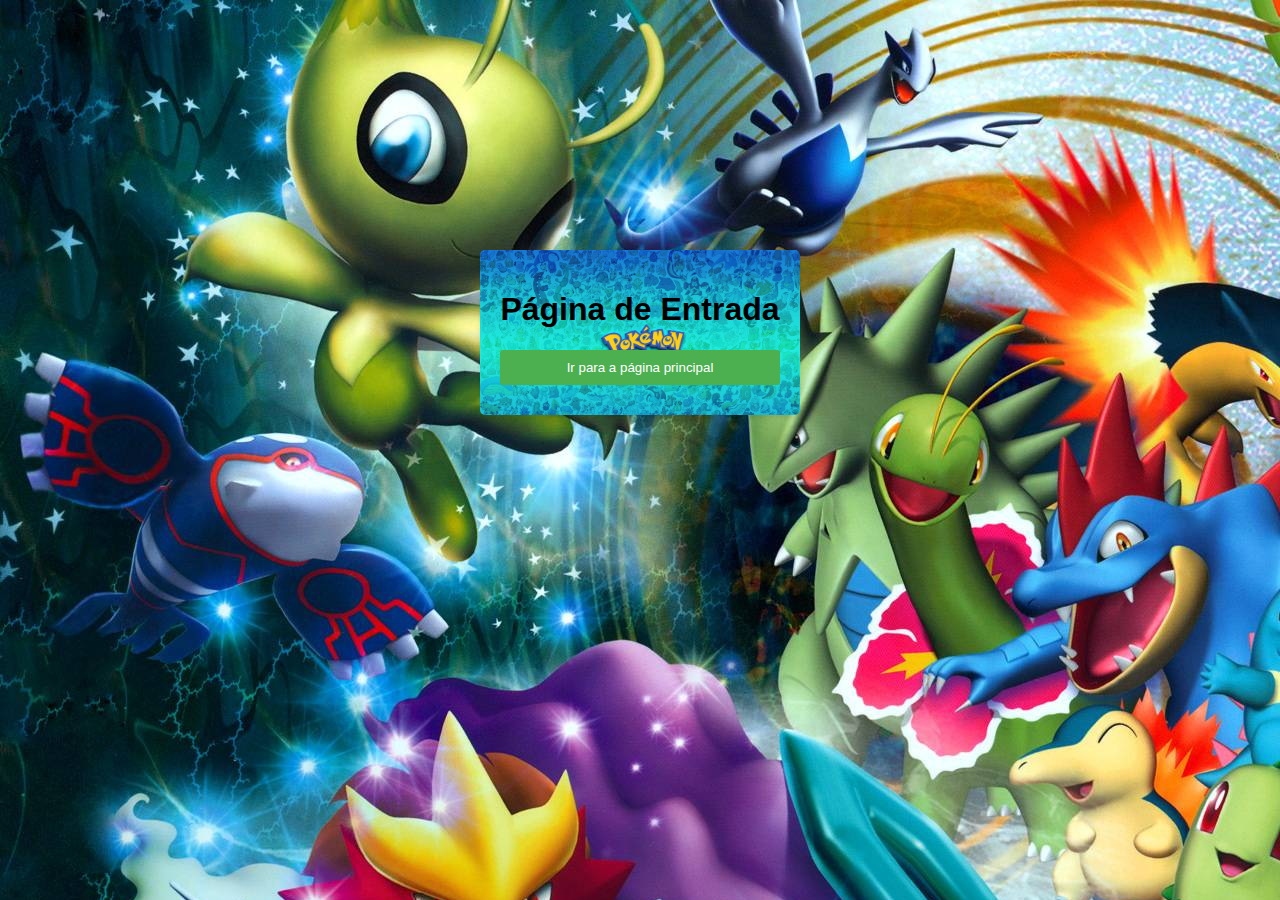
==== index.html @ 213dcd0b "atualização index principal" ====
<!doctype html>
<html lang="pt">

<head>
  <meta charset="utf-8">
  <meta name="viewport" content="width=device-width, initial-scale=1">
  <title>Meu site</title>
  <style>
    body {
      font-family: Arial, sans-serif;
      background-color: #f4f4f4;
      height: 100%;
      margin: 0;
      display: flex;
      align-items: center;
      justify-content: center;
      background-image: url("mywebsite/Imagens/poke1.jpg");

    }

    .container {
      text-align: center;
  max-width: 400px;
  margin-top: 250px;
  padding: 20px;
  background-image: url("mywebsite/Imagens/pokefundo.jpg");
  background-size: cover; /* Ajusta o tamanho da imagem para cobrir todo o contêiner */
  background-repeat: no-repeat; /* Evita a repetição da imagem */
  border-radius: 5px;
  box-shadow: 0 2px 5px rgba(0, 0, 0, 0.1);
    }

    .container h1 {
      text-align: center;
    }

    .container button {
      display: block;
      width: 100%;
      padding: 10px;
      margin-bottom: 10px;
      background-color: #4caf50;
      color: #fff;
      border: none;
      border-radius: 3px;
      cursor: pointer;
    }

    .container button:hover {
      background-color: #45a049;
    }
  </style>
</head>

<body>

  <div class="container">
    <h1>Página de Entrada</h1>
    <button onclick="redirectToPage2()">Ir para a página principal</button>
  </div>

  <script>
    function redirectToPage2() {
      // Redirecione para a próxima página quando o botão for clicado
      window.location.href = "mywebsite/index.html";
    }
  </script>
</body>

</html>
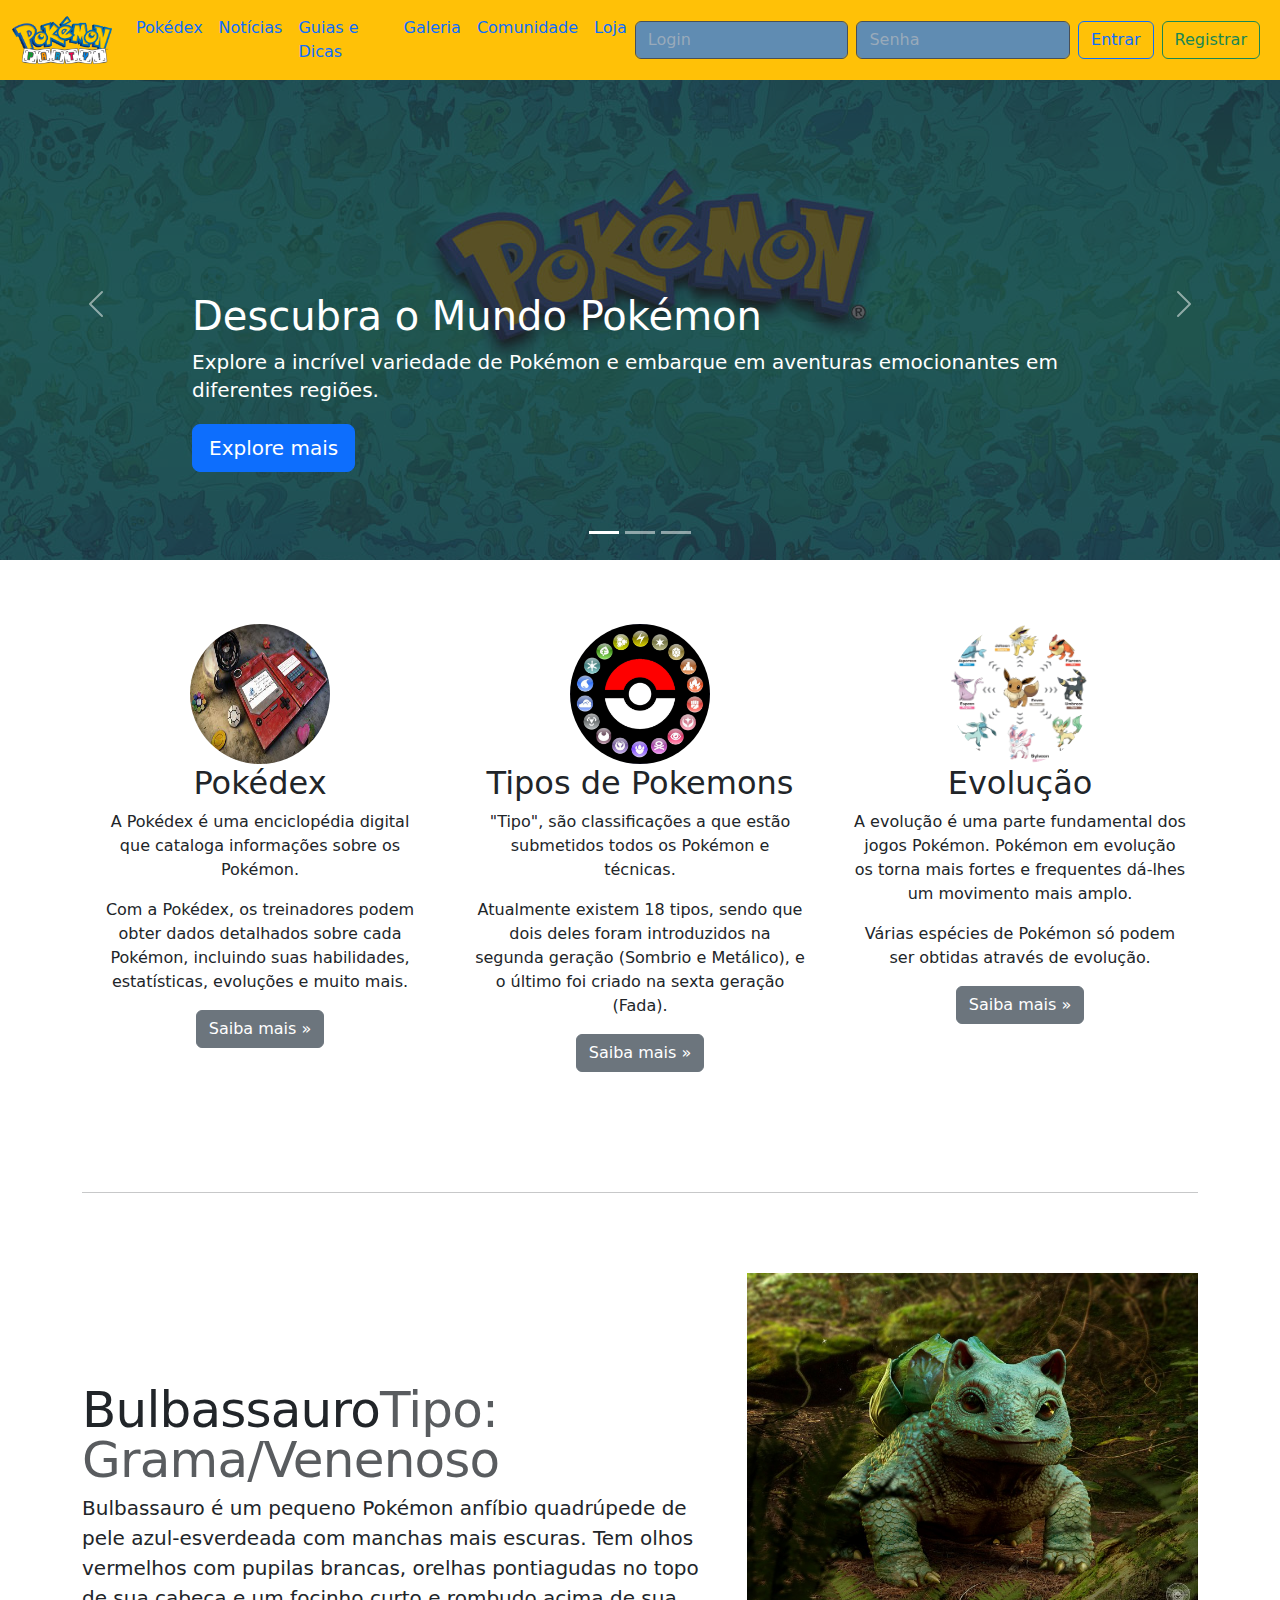
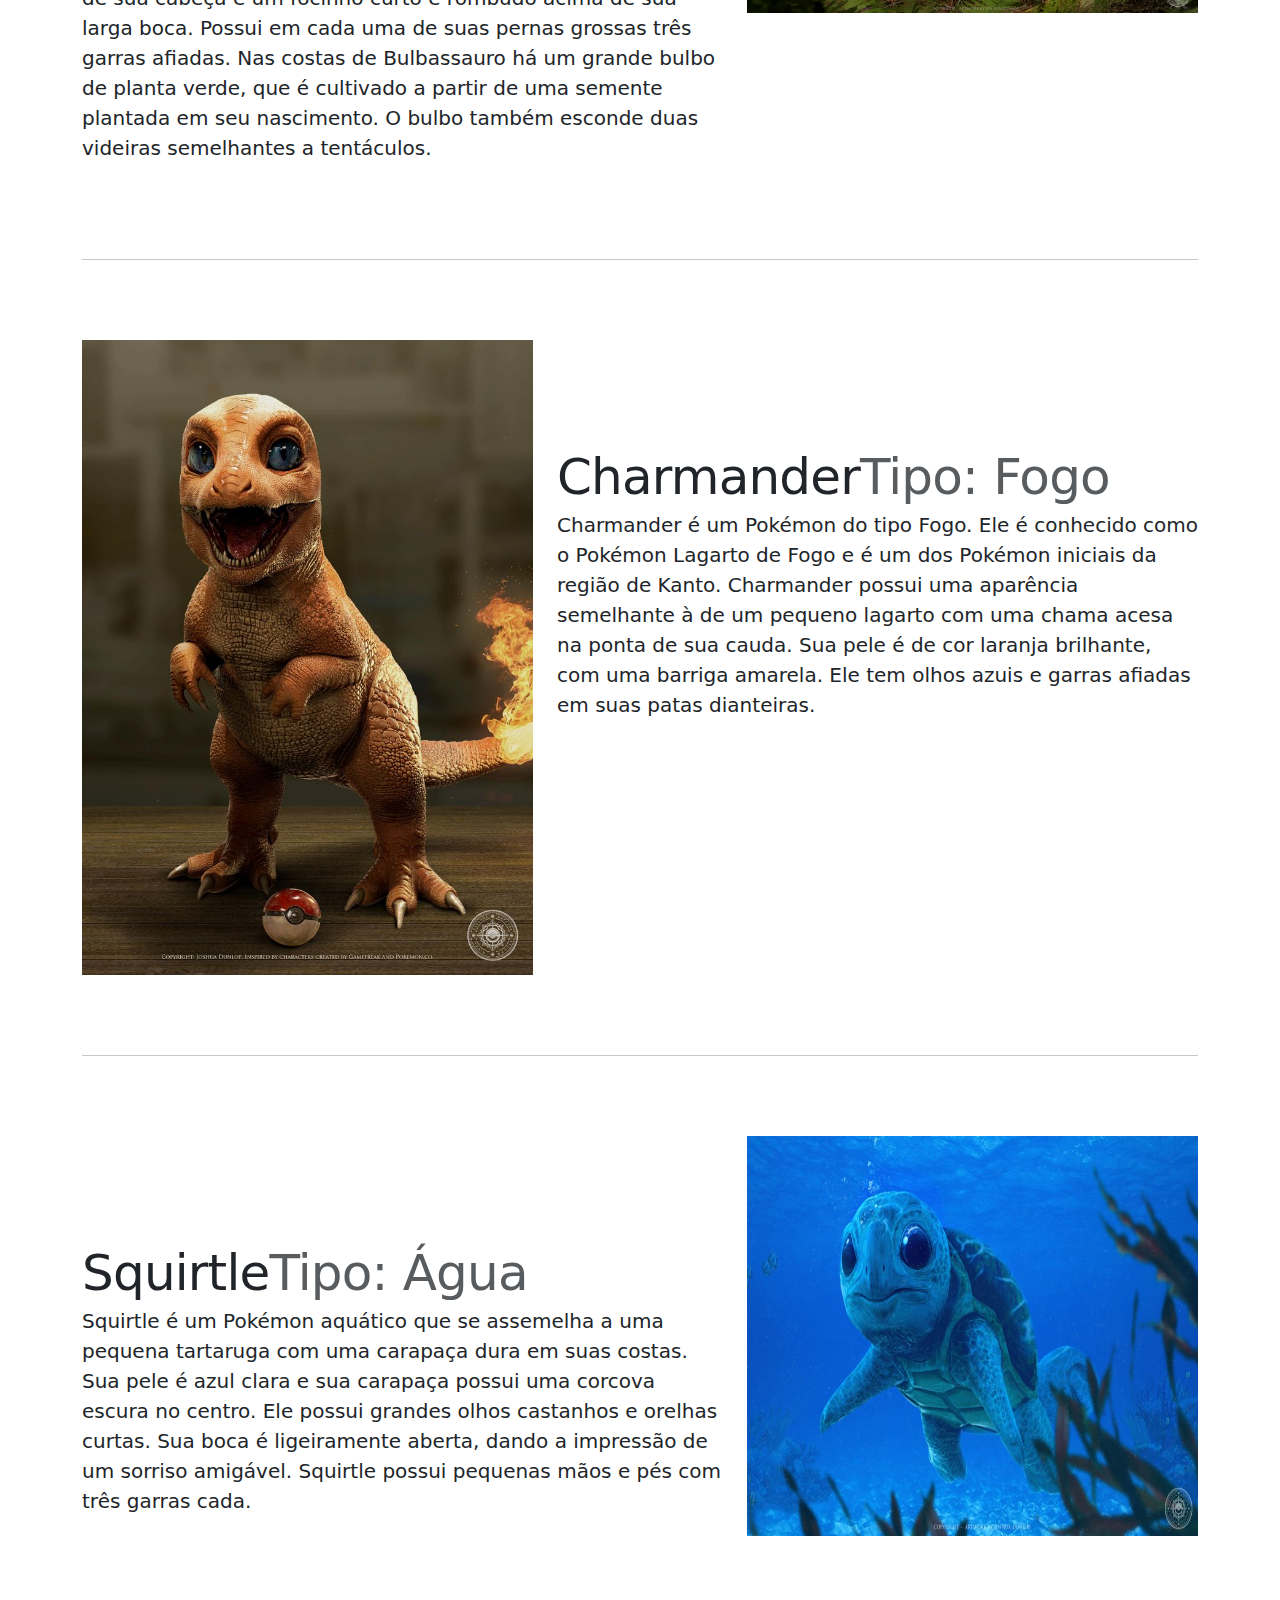
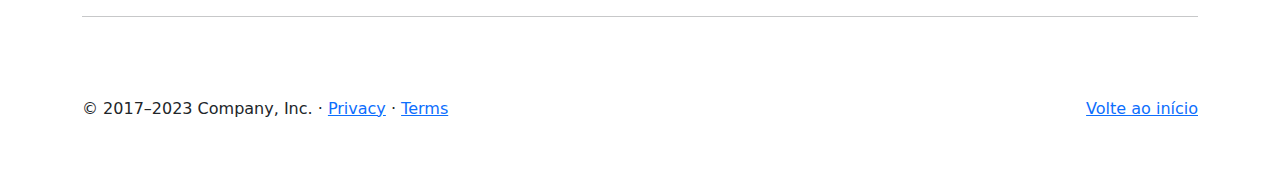
==== commit 592809e2: "pasta movida" ====
--- a/index.html
+++ b/index.html
@@ -1,70 +1,401 @@
 <!doctype html>
-<html lang="pt">
+<html lang="en" data-bs-theme="auto">
 
 <head>
+  <script src="assets/js/color-modes.js"></script>
+
   <meta charset="utf-8">
   <meta name="viewport" content="width=device-width, initial-scale=1">
-  <title>Meu site</title>
+  <meta name="description" content="">
+  <meta name="author" content="Mark Otto, Jacob Thornton, and Bootstrap contributors">
+  <meta name="generator" content="Hugo 0.111.3">
+  <title>PokeWiki</title>
+
+  <link rel="canonical" href="https://getbootstrap.com/docs/5.3/examples/carousel/">
+
+
+
+
+  <link rel="icon" href="Imagens/pokelogo.png" type="image/x-icon">
+
+  <link href="assets/dist/css/bootstrap.min.css" rel="stylesheet">
+
   <style>
-    body {
-      font-family: Arial, sans-serif;
-      background-color: #f4f4f4;
-      height: 100%;
-      margin: 0;
+    .bd-placeholder-img {
+      font-size: 1.125rem;
+      text-anchor: middle;
+      -webkit-user-select: none;
+      -moz-user-select: none;
+      user-select: none;
+    }
+
+    @media (min-width: 768px) {
+      .bd-placeholder-img-lg {
+        font-size: 3.5rem;
+      }
+    }
+
+    .b-example-divider {
+      width: 100%;
+      height: 3rem;
+      background-color: rgba(0, 0, 0, .1);
+      border: solid rgba(0, 0, 0, .15);
+      border-width: 1px 0;
+      box-shadow: inset 0 .5em 1.5em rgba(0, 0, 0, .1), inset 0 .125em .5em rgba(0, 0, 0, .15);
+    }
+
+    .b-example-vr {
+      flex-shrink: 0;
+      width: 1.5rem;
+      height: 100vh;
+    }
+
+    .bi {
+      vertical-align: -.125em;
+      fill: currentColor;
+    }
+
+    .nav-scroller {
+      position: relative;
+      z-index: 2;
+      height: 2.75rem;
+      overflow-y: hidden;
+    }
+
+    .nav-scroller .nav {
       display: flex;
-      align-items: center;
-      justify-content: center;
-      background-image: url("mywebsite/Imagens/poke1.jpg");
-
-    }
-
-    .container {
+      flex-wrap: nowrap;
+      padding-bottom: 1rem;
+      margin-top: -1px;
+      overflow-x: auto;
       text-align: center;
-  max-width: 400px;
-  margin-top: 250px;
-  padding: 20px;
-  background-image: url("mywebsite/Imagens/pokefundo.jpg");
-  background-size: cover; /* Ajusta o tamanho da imagem para cobrir todo o contêiner */
-  background-repeat: no-repeat; /* Evita a repetição da imagem */
-  border-radius: 5px;
-  box-shadow: 0 2px 5px rgba(0, 0, 0, 0.1);
-    }
-
-    .container h1 {
-      text-align: center;
-    }
-
-    .container button {
-      display: block;
-      width: 100%;
-      padding: 10px;
-      margin-bottom: 10px;
-      background-color: #4caf50;
-      color: #fff;
-      border: none;
-      border-radius: 3px;
-      cursor: pointer;
-    }
-
-    .container button:hover {
-      background-color: #45a049;
+      white-space: nowrap;
+      -webkit-overflow-scrolling: touch;
+    }
+
+    .btn-bd-primary {
+      --bd-violet-bg: #712cf9;
+      --bd-violet-rgb: 112.520718, 44.062154, 249.437846;
+
+      --bs-btn-font-weight: 600;
+      --bs-btn-color: var(--bs-white);
+      --bs-btn-bg: var(--bd-violet-bg);
+      --bs-btn-border-color: var(--bd-violet-bg);
+      --bs-btn-hover-color: var(--bs-white);
+      --bs-btn-hover-bg: #6528e0;
+      --bs-btn-hover-border-color: #6528e0;
+      --bs-btn-focus-shadow-rgb: var(--bd-violet-rgb);
+      --bs-btn-active-color: var(--bs-btn-hover-color);
+      --bs-btn-active-bg: #5a23c8;
+      --bs-btn-active-border-color: #5a23c8;
+    }
+
+    .bd-mode-toggle {
+      z-index: 1500;
     }
   </style>
+
+
+  <!-- Custom styles for this template -->
+  <link href="carousel.css" rel="stylesheet">
 </head>
 
 <body>
-
-  <div class="container">
-    <h1>Página de Entrada</h1>
-    <button onclick="redirectToPage2()">Ir para a página principal</button>
-  </div>
-
-  <script>
-    function redirectToPage2() {
-      // Redirecione para a próxima página quando o botão for clicado
-      window.location.href = "mywebsite/index.html";
-    }
-  </script>
+  <header data-bs-theme="dark">
+    <nav class="navbar navbar-expand-md navbar-dark fixed-top bg-warning">
+      <div class="container-fluid">
+        <a class="navbar-brand text-primary" href="index.html"><img src="Imagens/pokeparty.png"
+            style="width: 100px; height: auto;"></a>
+        <button class="navbar-toggler" type="button" data-bs-toggle="collapse" data-bs-target="#navbarCollapse"
+          aria-controls="navbarCollapse" aria-expanded="false" aria-label="Toggle navigation">
+          <span class="navbar-toggler-icon"></span>
+        </button>
+        <div class="collapse navbar-collapse" id="navbarCollapse">
+          <ul class="navbar-nav me-auto mb-2 mb-md-0">
+            <li class="nav-item">
+              <a class="nav-link text-primary" href="#">Pokédex</a>
+            </li>
+            <li class="nav-item">
+              <a class="nav-link text-primary" href="#">Notícias</a>
+            </li>
+            <li class="nav-item">
+              <a class="nav-link text-primary" href="#">Guias e Dicas</a>
+            </li>
+            <li class="nav-item">
+              <a class="nav-link text-primary" href="#">Galeria</a>
+            </li>
+            <li class="nav-item">
+              <a class="nav-link text-primary" href="#">Comunidade</a>
+            </li>
+            <li class="nav-item">
+              <a class="nav-link text-primary" href="#">Loja</a>
+            </li>
+          </ul>
+          <form class="d-flex" role="text">
+            <input class="form-control me-2" type="text" placeholder="Login" aria-label="Login"
+              style="background-color: rgba(30, 118, 250, 0.705);">
+            <input class="form-control me-2" type="password" placeholder="Senha" aria-label="Senha"
+              style="background-color: rgba(30, 118, 250, 0.705);">
+            <a class="btn btn-outline-primary me-2" href="PokeParty.html">Entrar</a>
+            <a class="btn btn-outline-success me-2" href="PokeParty.html">Registrar</a>
+          </form>
+        </div>
+      </div>
+    </nav>
+  </header>
+
+  <main>
+
+    <div id="myCarousel" class="carousel slide" data-bs-ride="carousel">
+      <div class="carousel-indicators">
+        <button type="button" data-bs-target="#myCarousel" data-bs-slide-to="0" class="active" aria-current="true"
+          aria-label="Slide 1"></button>
+        <button type="button" data-bs-target="#myCarousel" data-bs-slide-to="1" aria-label="Slide 2"></button>
+        <button type="button" data-bs-target="#myCarousel" data-bs-slide-to="2" aria-label="Slide 3"></button>
+      </div>
+      <div class="carousel-inner">
+        <div class="carousel-item active"
+          style="background-image: url('Imagens/pokefundo.jpg'); background-position: center">
+          <svg class="bd-placeholder-img" width="100%" height="100%" xmlns="http://www.w3.org/2000/svg"
+            aria-hidden="true" preserveAspectRatio="xMidYMid slice" focusable="false">
+            <rect width="100%" height="100%" fill="var(--bs-secondary-color)" />
+          </svg>
+          <div class="container">
+            <div class="carousel-caption text-start">
+              <h1>Descubra o Mundo Pokémon</h1>
+              <p>Explore a incrível variedade de Pokémon e embarque em aventuras emocionantes em diferentes regiões.</p>
+              <p><a class="btn btn-lg btn-primary" href="#">Explore mais</a></p>
+            </div>
+          </div>
+        </div>
+        <div class="carousel-item"
+          style="background-image: url('Imagens/logapoke.jpg'); background-position: center; background-size: 100% 100%;">
+          <svg class="bd-placeholder-img" width="100%" height="100%" xmlns="http://www.w3.org/2000/svg"
+            aria-hidden="true" preserveAspectRatio="xMidYMid slice" focusable="false">
+            <rect width="100%" height="100%" fill="var(--bs-secondary-color)" />
+          </svg>
+          <div class="container">
+            <div class="carousel-caption text-start">
+              <h1>Capture os melhores Pokémons</h1>
+              <p>Adquira Pokémons raros e lendários para fortalecer sua equipe e se tornar um mestre Pokémon.</p>
+              <p><a class="btn btn-lg btn-primary" href="#">Compre agora</a></p>
+            </div>
+          </div>
+        </div>
+        <div class="carousel-item"
+          style="background-image: url('Imagens/poke1.jpg'); background-position: center; background-size: 100% 100%;">
+          <svg class="bd-placeholder-img" width="100%" height="100%" xmlns="http://www.w3.org/2000/svg"
+            aria-hidden="true" preserveAspectRatio="xMidYMid slice" focusable="false">
+            <rect width="100%" height="100%" fill="var(--bs-secondary-color)" />
+          </svg>
+          <div class="container">
+            <div class="carousel-caption text-start">
+              <h1>Faça parte da nossa comunidade</h1>
+              <p>Junte-se a uma comunidade ativa de usuários e compartilhe suas experiências conosco.</p>
+              <p><a class="btn btn-lg btn-primary" href="#">Registre-se</a></p>
+            </div>
+          </div>
+        </div>
+      </div>
+      <button class="carousel-control-prev" type="button" data-bs-target="#myCarousel" data-bs-slide="prev">
+        <span class="carousel-control-prev-icon" aria-hidden="true"></span>
+        <span class="visually-hidden">Previous</span>
+      </button>
+      <button class="carousel-control-next" type="button" data-bs-target="#myCarousel" data-bs-slide="next">
+        <span class="carousel-control-next-icon" aria-hidden="true"></span>
+        <span class="visually-hidden">Next</span>
+      </button>
+    </div>
+
+
+    <!-- Marketing messaging and featurettes
+  ================================================== -->
+    <!-- Wrap the rest of the page in another container to center all the content. -->
+
+    <div class="container marketing">
+
+      <!-- Three columns of text below the carousel -->
+      <div class="row">
+        <div class="col-lg-4">
+          <img class="bd-placeholder-img rounded-circle" width="140" height="140" src="Imagens/pokedex.jfif"
+            xmlns="http://www.w3.org/2000/svg" role="img" aria-label="Placeholder" preserveAspectRatio="xMidYMid slice"
+            focusable="false">
+          <title>Placeholder</title>
+          <rect width="100%" height="100%" fill="var(--bs-secondary-color)" />
+          </svg>
+          <h2 class="fw-normal">Pokédex</h2>
+          <p>A Pokédex é uma enciclopédia digital que cataloga informações sobre os Pokémon.</p>
+          <p>Com a Pokédex, os treinadores podem obter dados detalhados sobre cada Pokémon, incluindo suas habilidades,
+            estatísticas, evoluções e muito mais.</p>
+          <p><a class="btn btn-secondary" onclick="mostrarMais()">Saiba mais &raquo;</a></p>
+          <div id="detalhesPokedex" style="display: none;">
+            <p>A Pokédex é uma ferramenta essencial para os treinadores Pokémon, fornecendo informações abrangentes
+              sobre todas as espécies de Pokémon existentes.</p>
+            <p>Ela também registra os encontros do treinador com os Pokémon ao longo de sua jornada, mantendo um
+              registro completo de todas as capturas e observações.</p>
+            <p>Através da Pokédex, os treinadores podem planejar estratégias de batalha, identificar fraquezas e pontos
+              fortes dos Pokémon e expandir seus conhecimentos sobre o mundo Pokémon.</p>
+          </div>
+        </div>
+
+        <script>
+          function mostrarMais() {
+            var detalhesPokedex = document.getElementById("detalhesPokedex");
+            if (detalhesPokedex.style.display === "none") {
+              detalhesPokedex.style.display = "block";
+            } else {
+              detalhesPokedex.style.display = "none";
+            }
+          }
+        </script>
+
+        <!-- /.col-lg-4 -->
+        <div class="col-lg-4">
+          <img class="bd-placeholder-img rounded-circle" width="140" height="140" src="Imagens/poketip.jpg"
+            xmlns="http://www.w3.org/2000/svg" role="img" aria-label="Placeholder" preserveAspectRatio="xMidYMid slice"
+            focusable="false">
+          <title>Placeholder</title>
+          <rect width="100%" height="100%" fill="var(--bs-secondary-color)" />
+          </svg>
+          <h2 class="fw-normal">Tipos de Pokemons</h2>
+          <p>"Tipo", são classificações a que estão submetidos todos os Pokémon e técnicas.</p>
+          <p>Atualmente existem 18 tipos, sendo que dois deles foram introduzidos na segunda geração (Sombrio e
+            Metálico), e o último foi criado na sexta geração (Fada).</p>
+          <p><a class="btn btn-secondary" onclick="mostrarMais2()">Saiba mais &raquo;</a></p>
+          <div id="detalhesPokedex2" style="display: none;">
+            <p>A partir dos tipos, além de ser possível conhecer um pouco mais a natureza de cada Pokémon, dá também
+              para elaborar estratégias de batalha.</p>
+            <p>Isso porque cada tipo tem vantagens e desvantagens sobre outros tipos. O Tipo Fantasma, por exemplo, é
+              super efetivo contra Psíquico e Fantasma, é pouco efetivo contra Sombrio e Metálico, e não tem efeito
+              sobre o tipo Normal.</p>
+            <p>Cada Pokémon pode pertencer a até dois tipos, sendo o primeiro deles o primário e o outro, o secundário.
+              Charizard, por exemplo, é Fogo/Voador, enquanto que Pikachu é apenas Elétrico (é um Pokémon Elétrico
+              puro). </p>
+          </div>
+        </div>
+
+        <script>
+          function mostrarMais2() {
+            var detalhesPokedex2 = document.getElementById("detalhesPokedex2");
+            if (detalhesPokedex2.style.display === "none") {
+              detalhesPokedex2.style.display = "block";
+            } else {
+              detalhesPokedex2.style.display = "none";
+            }
+          }
+        </script>
+
+        <!-- /.col-lg-4 -->
+        <div class="col-lg-4">
+          <img class="bd-placeholder-img rounded-circle" width="140" height="140" src="Imagens/pokevolution.webp"
+            xmlns="http://www.w3.org/2000/svg" role="img" aria-label="Placeholder" preserveAspectRatio="xMidYMid slice"
+            focusable="false">
+          <title>Placeholder</title>
+          <rect width="100%" height="100%" fill="var(--bs-secondary-color)" />
+          <h2 class="fw-normal">Evolução</h2>
+          <p>A evolução é uma parte fundamental dos jogos Pokémon. Pokémon em evolução os torna mais fortes e frequentes
+            dá-lhes um movimento mais amplo.</p>
+          <p>Várias espécies de Pokémon só podem ser obtidas através de evolução.</p>
+          <p><a class="btn btn-secondary" onclick="mostrarMais3()">Saiba mais &raquo;</a></p>
+          <div id="detalhesPokedex3" style="display: none;">
+            <p>Existem vários métodos de evolução, com mais variações sendo adicionadas a cada jogo. Em
+              Vermelho/Azul/Amarelo, um Pokémon pode evoluir treinando-o até um certo nível, aplicando-se uma pedra
+              elementar, ou negociação via link de cabo.</p>
+            <p>Em Ouro/Prata/Cristal, métodos adicionais foram adicionados, ou seja, nível de amizade e negociação com
+              um item mantido.</p>
+            <p>Jogos posteriores adicionados ainda mais com base em coisas como gênero, hora do dia ou depois que um
+              determinado movimento é aprendido.</p>
+          </div>
+        </div>
+        <script>
+          function mostrarMais3() {
+            var detalhesPokedex3 = document.getElementById("detalhesPokedex3");
+            if (detalhesPokedex3.style.display === "none") {
+              detalhesPokedex3.style.display = "block";
+            } else {
+              detalhesPokedex3.style.display = "none";
+            }
+          }
+        </script>
+
+        <!-- /.col-lg-4 -->
+      </div><!-- /.row -->
+
+
+      <!-- Char, Bulba, Scuartle -->
+
+      <hr class="featurette-divider">
+
+      <div class="row featurette">
+        <div class="col-md-7">
+          <h2 class="featurette-heading fw-normal lh-1">Bulbassauro<span class="text-body-secondary">Tipo:
+              Grama/Venenoso</span></h2>
+          <p class="lead">Bulbassauro é um pequeno Pokémon anfíbio quadrúpede de pele azul-esverdeada com manchas mais
+            escuras. Tem olhos vermelhos com pupilas brancas, orelhas pontiagudas no topo de sua cabeça e um focinho
+            curto e rombudo acima de sua larga boca. Possui em cada uma de suas pernas grossas três garras afiadas. Nas
+            costas de Bulbassauro há um grande bulbo de planta verde, que é cultivado a partir de uma semente plantada
+            em seu nascimento. O bulbo também esconde duas videiras semelhantes a tentáculos.</p>
+        </div>
+        <div class="col-md-5">
+          <img src="Imagens/bulbasaur.jpg" alt="Imagem do Bulbassauro"
+            class="bd-placeholder-img bd-placeholder-img-lg featurette-image img-fluid mx-auto">
+        </div>
+      </div>
+
+
+      <hr class="featurette-divider">
+
+      <div class="row featurette">
+        <div class="col-md-5">
+          <img src="Imagens/charmander2.jpg" alt="Imagem do Bulbassauro"
+            class="bd-placeholder-img bd-placeholder-img-lg featurette-image img-fluid mx-auto">
+        </div>
+        <div class="col-md-7">
+          <h2 class="featurette-heading fw-normal lh-1">Charmander<span class="text-body-secondary">Tipo:
+              Fogo</span></h2>
+          <p class="lead">Charmander é um Pokémon do tipo Fogo. Ele é conhecido como o Pokémon Lagarto de Fogo e é um
+            dos Pokémon iniciais da região de Kanto. Charmander possui uma aparência semelhante à de um pequeno lagarto
+            com uma chama acesa na ponta de sua cauda. Sua pele é de cor laranja brilhante, com uma barriga amarela. Ele
+            tem olhos azuis e garras afiadas em suas patas dianteiras.</p>
+        </div>
+
+      </div>
+
+      <hr class="featurette-divider">
+
+      <div class="row featurette">
+        <div class="col-md-7">
+          <h2 class="featurette-heading fw-normal lh-1">Squirtle<span class="text-body-secondary">Tipo:
+              Água</span></h2>
+          <p class="lead">Squirtle é um Pokémon aquático que se assemelha a uma pequena tartaruga com uma carapaça dura
+            em suas costas. Sua pele é azul clara e sua carapaça possui uma corcova escura no centro. Ele possui grandes
+            olhos castanhos e orelhas curtas. Sua boca é ligeiramente aberta, dando a impressão de um sorriso amigável.
+            Squirtle possui pequenas mãos e pés com três garras cada.</p>
+        </div>
+        <div class="col-md-5">
+          <img src="Imagens/squartle.jpg" alt="Imagem do Bulbassauro"
+            class="bd-placeholder-img bd-placeholder-img-lg featurette-image img-fluid mx-auto" style="height: 400px;">
+        </div>
+      </div>
+
+      <hr class="featurette-divider">
+
+      <!-- /END THE FEATURETTES -->
+
+    </div><!-- /.container -->
+
+
+    <!-- FOOTER -->
+    <footer class="container">
+      <p class="float-end"><a href="#">Volte ao início</a></p>
+      <p>&copy; 2017–2023 Company, Inc. &middot; <a href="#">Privacy</a> &middot; <a href="#">Terms</a></p>
+    </footer>
+  </main>
+
+
+  <script src="assets/dist/js/bootstrap.bundle.min.js"></script>
+
+
 </body>
 
 </html>--- a/carousel.css
+++ b/carousel.css
@@ -0,0 +1,82 @@
+/* GLOBAL STYLES
+-------------------------------------------------- */
+/* Padding below the footer and lighter body text */
+
+body {
+  padding-top: 3rem;
+  padding-bottom: 3rem;
+  color: rgb(var(--bs-tertiary-color-rgb));
+}
+
+
+/* CUSTOMIZE THE CAROUSEL
+-------------------------------------------------- */
+
+/* Carousel base class */
+.carousel {
+  margin-bottom: 4rem;
+}
+/* Since positioning the image, we need to help out the caption */
+.carousel-caption {
+  bottom: 3rem;
+  z-index: 10;
+}
+
+/* Declare heights because of positioning of img element */
+.carousel-item {
+  height: 32rem;
+}
+
+
+/* MARKETING CONTENT
+-------------------------------------------------- */
+
+/* Center align the text within the three columns below the carousel */
+.marketing .col-lg-4 {
+  margin-bottom: 1.5rem;
+  text-align: center;
+}
+/* rtl:begin:ignore */
+.marketing .col-lg-4 p {
+  margin-right: .75rem;
+  margin-left: .75rem;
+}
+/* rtl:end:ignore */
+
+
+/* Featurettes
+------------------------- */
+
+.featurette-divider {
+  margin: 5rem 0; /* Space out the Bootstrap <hr> more */
+}
+
+/* Thin out the marketing headings */
+/* rtl:begin:remove */
+.featurette-heading {
+  letter-spacing: -.05rem;
+}
+
+/* rtl:end:remove */
+
+/* RESPONSIVE CSS
+-------------------------------------------------- */
+
+@media (min-width: 40em) {
+  /* Bump up size of carousel content */
+  .carousel-caption p {
+    margin-bottom: 1.25rem;
+    font-size: 1.25rem;
+    line-height: 1.4;
+  }
+
+  .featurette-heading {
+    font-size: 50px;
+  }
+}
+
+@media (min-width: 62em) {
+  .featurette-heading {
+    margin-top: 7rem;
+  }
+}
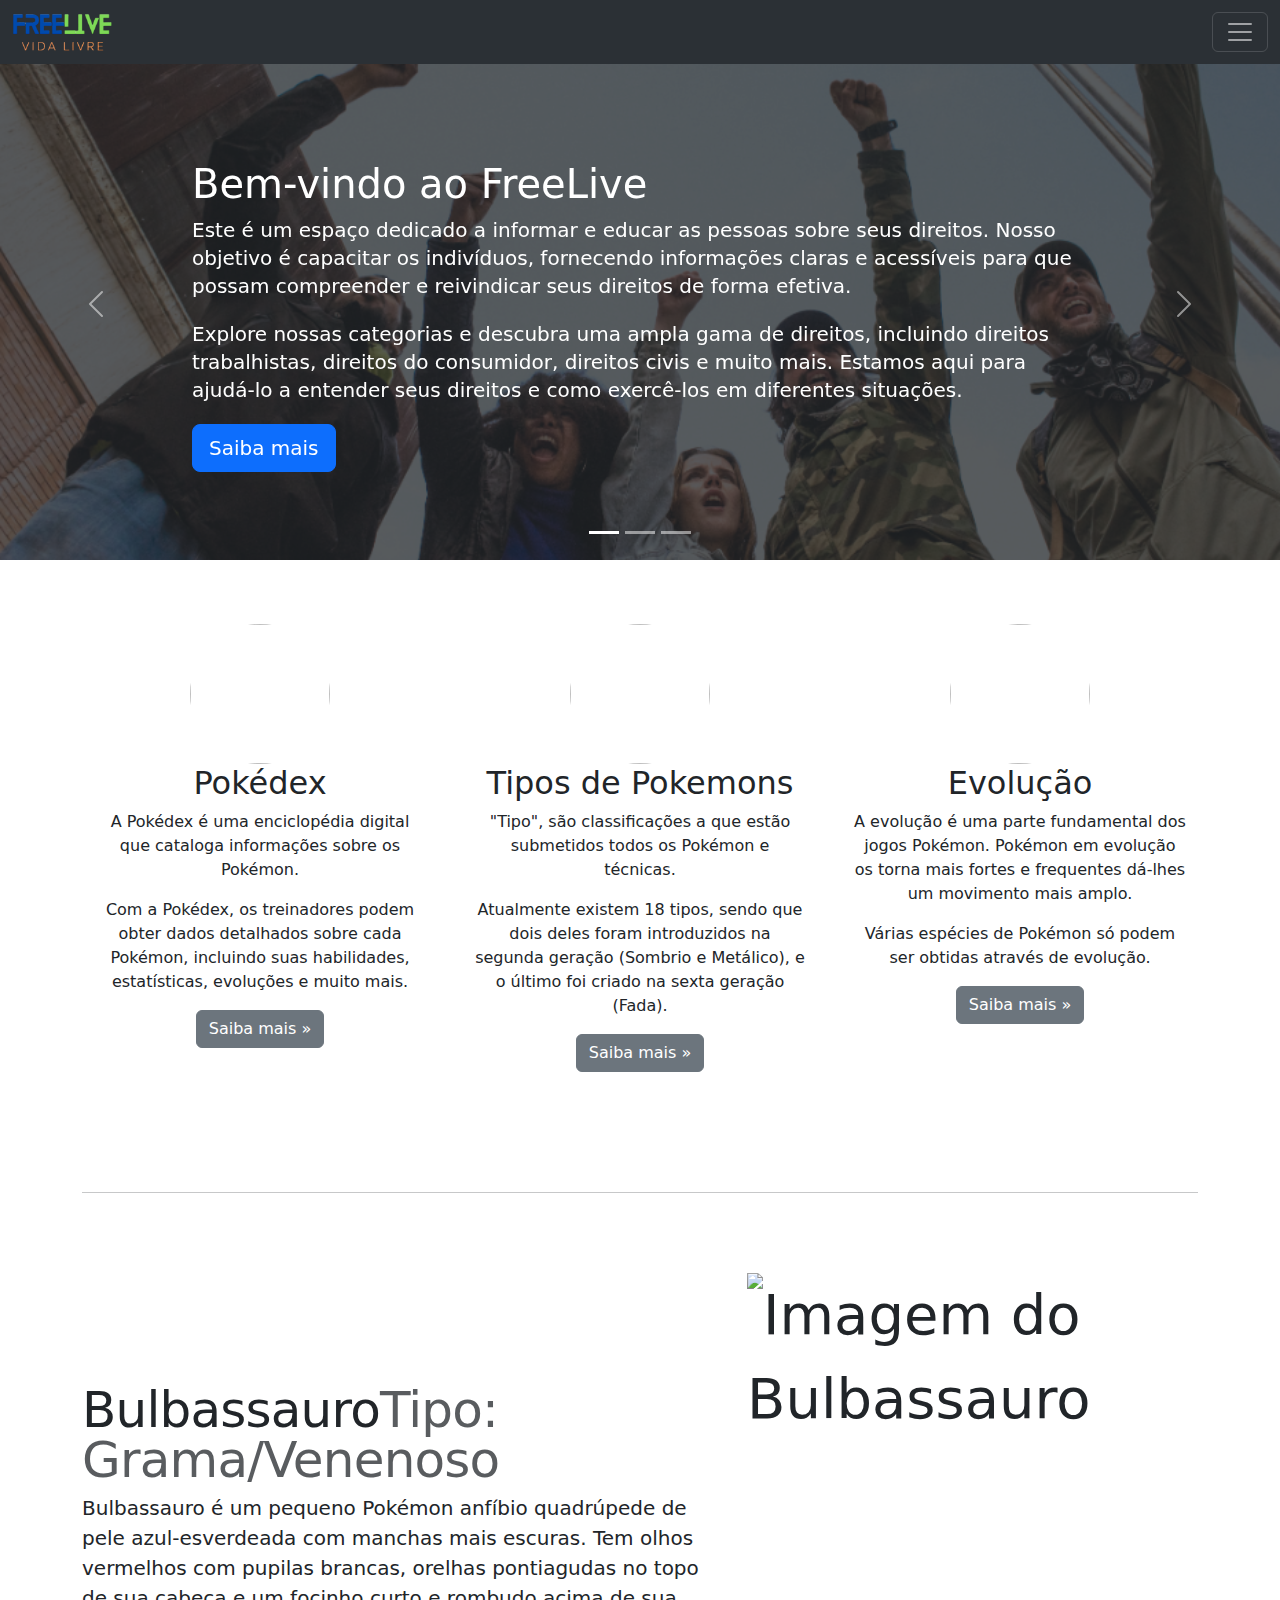
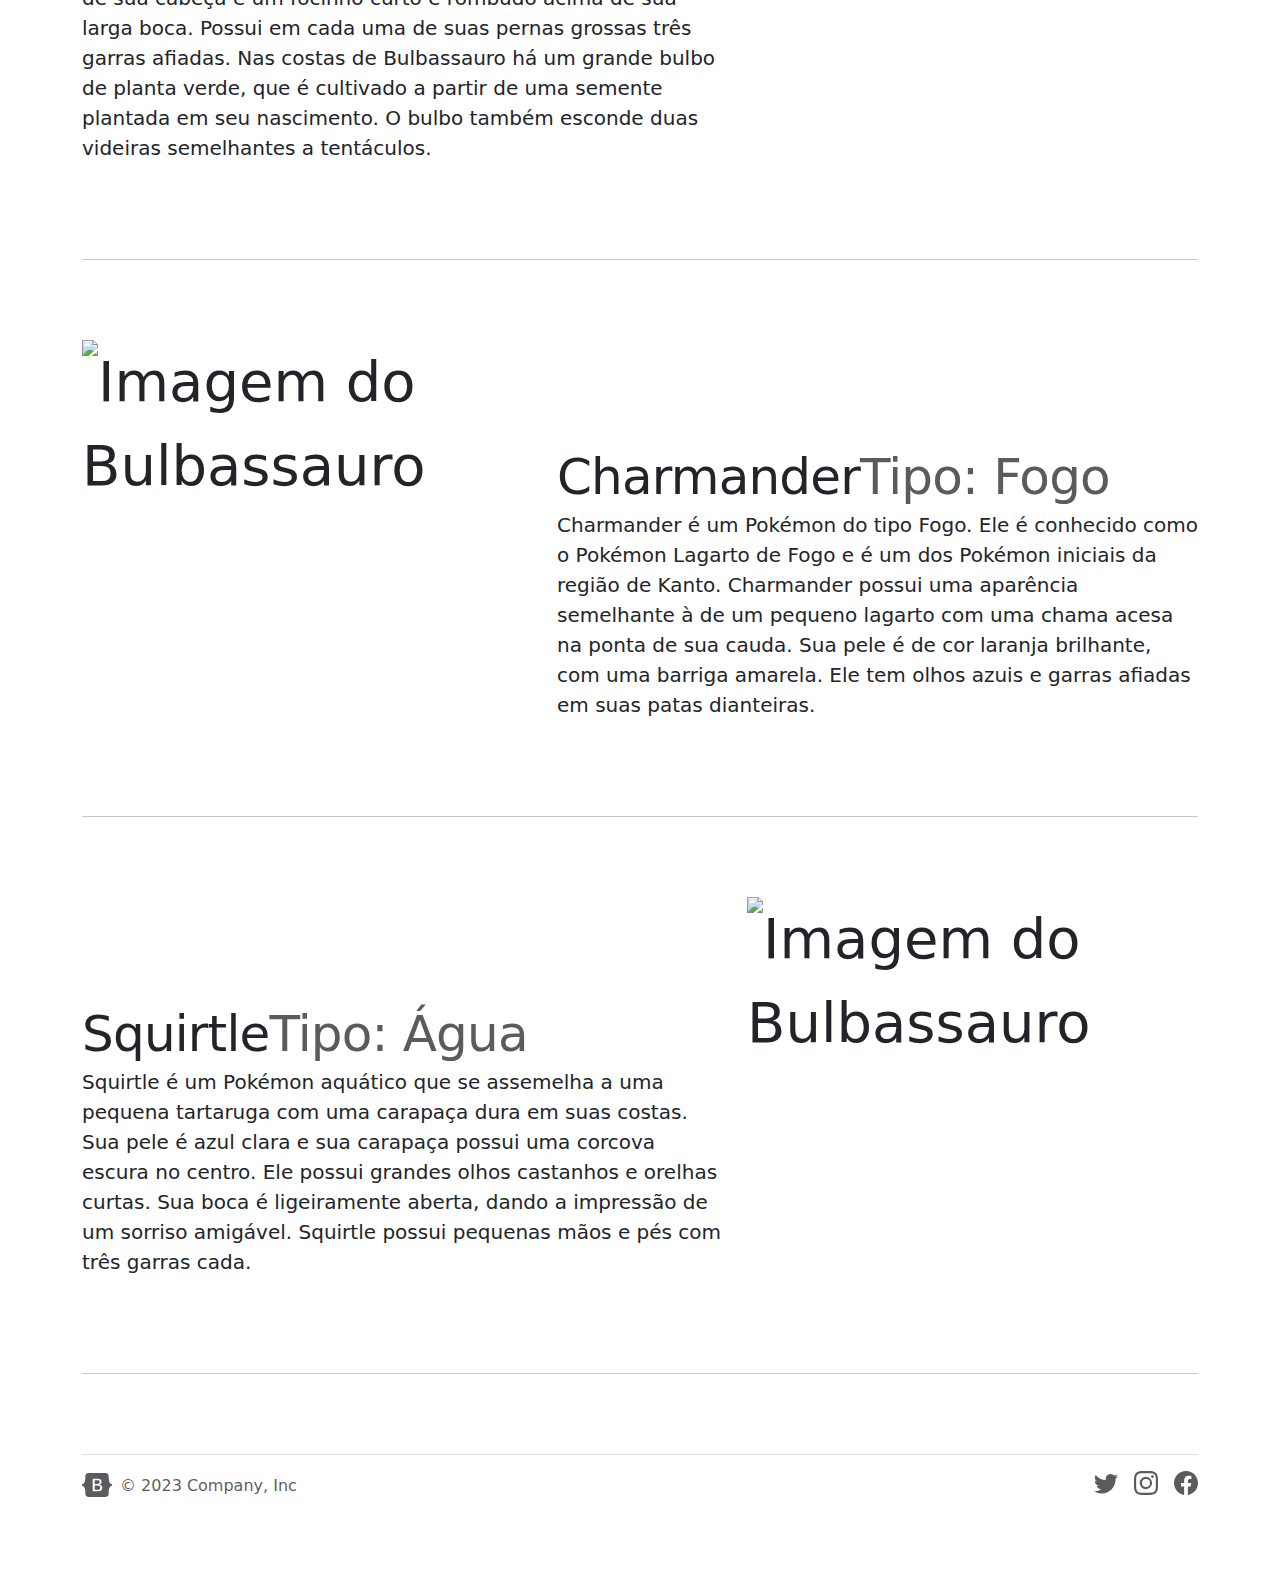
==== commit e2b88823: "Mudando tema" ====
--- a/index.html
+++ b/index.html
@@ -9,17 +9,10 @@
   <meta name="description" content="">
   <meta name="author" content="Mark Otto, Jacob Thornton, and Bootstrap contributors">
   <meta name="generator" content="Hugo 0.111.3">
-  <title>PokeWiki</title>
-
+  <title>FreeLive</title>
   <link rel="canonical" href="https://getbootstrap.com/docs/5.3/examples/carousel/">
-
-
-
-
-  <link rel="icon" href="Imagens/pokelogo.png" type="image/x-icon">
-
-  <link href="assets/dist/css/bootstrap.min.css" rel="stylesheet">
-
+  <link rel="icon" href="Imagens/flmini.png" type="image/x-icon">
+  <link rel="stylesheet" href="assets/dist/css/bootstrap.min.css">
   <style>
     .bd-placeholder-img {
       font-size: 1.125rem;
@@ -101,47 +94,68 @@
 </head>
 
 <body>
+  
+  <svg xmlns="http://www.w3.org/2000/svg" style="display: none;">
+    <symbol id="bootstrap" viewBox="0 0 118 94">
+      <title>Bootstrap</title>
+      <path fill-rule="evenodd" clip-rule="evenodd" d="M24.509 0c-6.733 0-11.715 5.893-11.492 12.284.214 6.14-.064 14.092-2.066 20.577C8.943 39.365 5.547 43.485 0 44.014v5.972c5.547.529 8.943 4.649 10.951 11.153 2.002 6.485 2.28 14.437 2.066 20.577C12.794 88.106 17.776 94 24.51 94H93.5c6.733 0 11.714-5.893 11.491-12.284-.214-6.14.064-14.092 2.066-20.577 2.009-6.504 5.396-10.624 10.943-11.153v-5.972c-5.547-.529-8.934-4.649-10.943-11.153-2.002-6.484-2.28-14.437-2.066-20.577C105.214 5.894 100.233 0 93.5 0H24.508zM80 57.863C80 66.663 73.436 72 62.543 72H44a2 2 0 01-2-2V24a2 2 0 012-2h18.437c9.083 0 15.044 4.92 15.044 12.474 0 5.302-4.01 10.049-9.119 10.88v.277C75.317 46.394 80 51.21 80 57.863zM60.521 28.34H49.948v14.934h8.905c6.884 0 10.68-2.772 10.68-7.727 0-4.643-3.264-7.207-9.012-7.207zM49.948 49.2v16.458H60.91c7.167 0 10.964-2.876 10.964-8.281 0-5.406-3.903-8.178-11.425-8.178H49.948z"></path>
+    </symbol>
+    <symbol id="facebook" viewBox="0 0 16 16">
+      <path d="M16 8.049c0-4.446-3.582-8.05-8-8.05C3.58 0-.002 3.603-.002 8.05c0 4.017 2.926 7.347 6.75 7.951v-5.625h-2.03V8.05H6.75V6.275c0-2.017 1.195-3.131 3.022-3.131.876 0 1.791.157 1.791.157v1.98h-1.009c-.993 0-1.303.621-1.303 1.258v1.51h2.218l-.354 2.326H9.25V16c3.824-.604 6.75-3.934 6.75-7.951z"/>
+    </symbol>
+    <symbol id="instagram" viewBox="0 0 16 16">
+        <path d="M8 0C5.829 0 5.556.01 4.703.048 3.85.088 3.269.222 2.76.42a3.917 3.917 0 0 0-1.417.923A3.927 3.927 0 0 0 .42 2.76C.222 3.268.087 3.85.048 4.7.01 5.555 0 5.827 0 8.001c0 2.172.01 2.444.048 3.297.04.852.174 1.433.372 1.942.205.526.478.972.923 1.417.444.445.89.719 1.416.923.51.198 1.09.333 1.942.372C5.555 15.99 5.827 16 8 16s2.444-.01 3.298-.048c.851-.04 1.434-.174 1.943-.372a3.916 3.916 0 0 0 1.416-.923c.445-.445.718-.891.923-1.417.197-.509.332-1.09.372-1.942C15.99 10.445 16 10.173 16 8s-.01-2.445-.048-3.299c-.04-.851-.175-1.433-.372-1.941a3.926 3.926 0 0 0-.923-1.417A3.911 3.911 0 0 0 13.24.42c-.51-.198-1.092-.333-1.943-.372C10.443.01 10.172 0 7.998 0h.003zm-.717 1.442h.718c2.136 0 2.389.007 3.232.046.78.035 1.204.166 1.486.275.373.145.64.319.92.599.28.28.453.546.598.92.11.281.24.705.275 1.485.039.843.047 1.096.047 3.231s-.008 2.389-.047 3.232c-.035.78-.166 1.203-.275 1.485a2.47 2.47 0 0 1-.599.919c-.28.28-.546.453-.92.598-.28.11-.704.24-1.485.276-.843.038-1.096.047-3.232.047s-2.39-.009-3.233-.047c-.78-.036-1.203-.166-1.485-.276a2.478 2.478 0 0 1-.92-.598 2.48 2.48 0 0 1-.6-.92c-.109-.281-.24-.705-.275-1.485-.038-.843-.046-1.096-.046-3.233 0-2.136.008-2.388.046-3.231.036-.78.166-1.204.276-1.486.145-.373.319-.64.599-.92.28-.28.546-.453.92-.598.282-.11.705-.24 1.485-.276.738-.034 1.024-.044 2.515-.045v.002zm4.988 1.328a.96.96 0 1 0 0 1.92.96.96 0 0 0 0-1.92zm-4.27 1.122a4.109 4.109 0 1 0 0 8.217 4.109 4.109 0 0 0 0-8.217zm0 1.441a2.667 2.667 0 1 1 0 5.334 2.667 2.667 0 0 1 0-5.334z"/>
+    </symbol>
+    <symbol id="twitter" viewBox="0 0 16 16">
+      <path d="M5.026 15c6.038 0 9.341-5.003 9.341-9.334 0-.14 0-.282-.006-.422A6.685 6.685 0 0 0 16 3.542a6.658 6.658 0 0 1-1.889.518 3.301 3.301 0 0 0 1.447-1.817 6.533 6.533 0 0 1-2.087.793A3.286 3.286 0 0 0 7.875 6.03a9.325 9.325 0 0 1-6.767-3.429 3.289 3.289 0 0 0 1.018 4.382A3.323 3.323 0 0 1 .64 6.575v.045a3.288 3.288 0 0 0 2.632 3.218 3.203 3.203 0 0 1-.865.115 3.23 3.23 0 0 1-.614-.057 3.283 3.283 0 0 0 3.067 2.277A6.588 6.588 0 0 1 .78 13.58a6.32 6.32 0 0 1-.78-.045A9.344 9.344 0 0 0 5.026 15z"/>
+    </symbol>
+  </svg>
   <header data-bs-theme="dark">
-    <nav class="navbar navbar-expand-md navbar-dark fixed-top bg-warning">
+    <nav class="navbar bg-body-tertiary navbar fixed-top" aria-label="Light offcanvas navbar">
       <div class="container-fluid">
-        <a class="navbar-brand text-primary" href="index.html"><img src="Imagens/pokeparty.png"
-            style="width: 100px; height: auto;"></a>
-        <button class="navbar-toggler" type="button" data-bs-toggle="collapse" data-bs-target="#navbarCollapse"
-          aria-controls="navbarCollapse" aria-expanded="false" aria-label="Toggle navigation">
+        <a class="navbar-brand" href="index.html"><img src="Imagens/flogo.png"
+          style="width: 100px; height: auto;"></a>
+        <button class="navbar-toggler" type="button" data-bs-toggle="offcanvas" data-bs-target="#offcanvasNavbarLight" aria-controls="offcanvasNavbarLight" aria-label="Toggle navigation">
           <span class="navbar-toggler-icon"></span>
         </button>
-        <div class="collapse navbar-collapse" id="navbarCollapse">
-          <ul class="navbar-nav me-auto mb-2 mb-md-0">
-            <li class="nav-item">
-              <a class="nav-link text-primary" href="#">Pokédex</a>
-            </li>
-            <li class="nav-item">
-              <a class="nav-link text-primary" href="#">Notícias</a>
-            </li>
-            <li class="nav-item">
-              <a class="nav-link text-primary" href="#">Guias e Dicas</a>
-            </li>
-            <li class="nav-item">
-              <a class="nav-link text-primary" href="#">Galeria</a>
-            </li>
-            <li class="nav-item">
-              <a class="nav-link text-primary" href="#">Comunidade</a>
-            </li>
-            <li class="nav-item">
-              <a class="nav-link text-primary" href="#">Loja</a>
-            </li>
-          </ul>
-          <form class="d-flex" role="text">
-            <input class="form-control me-2" type="text" placeholder="Login" aria-label="Login"
-              style="background-color: rgba(30, 118, 250, 0.705);">
-            <input class="form-control me-2" type="password" placeholder="Senha" aria-label="Senha"
-              style="background-color: rgba(30, 118, 250, 0.705);">
-            <a class="btn btn-outline-primary me-2" href="PokeParty.html">Entrar</a>
-            <a class="btn btn-outline-success me-2" href="PokeParty.html">Registrar</a>
-          </form>
+        <div class="offcanvas offcanvas-end" tabindex="-1" id="offcanvasNavbarLight" aria-labelledby="offcanvasNavbarLightLabel">
+          <div class="offcanvas-header">
+            <h5 class="offcanvas-title" id="offcanvasNavbarLightLabel">Menu</h5>
+            <button type="button" class="btn-close" data-bs-dismiss="offcanvas" aria-label="Close"></button>
+          </div>
+          <div class="offcanvas-body">
+            <ul class="navbar-nav justify-content-end flex-grow-1 pe-3">
+              <li class="nav-item">
+                <a class="nav-link active" aria-current="page" href="index1.html">Direitos básicos</a>
+              </li>
+              <li class="nav-item">
+                <a class="nav-link active" aria-current="page" href="index2.html">Programas governamentais</a>
+              </li>
+              <li class="nav-item">
+                <a class="nav-link active" aria-current="page" href="index3.html">Legislação</a>
+              </li>
+              <li class="nav-item">
+                <a class="nav-link active" aria-current="page" href="index4.html">Recursos e contatos</a>
+              </li>
+              <li class="nav-item">
+                <a class="nav-link active" aria-current="page" href="index5.html">Ultimas notícias</a>
+              </li>
+              <li class="nav-item">
+                <a class="nav-link active" aria-current="page" href="index6.html">Perguntas frequentes (FAQ)</a>
+              </li>
+              <li class="nav-item">
+                <a class="nav-link active" aria-current="page" href="index7.html">Sobre nós</a>
+              </li>
+            </ul>
+            <form class="d-flex mt-3" role="search">
+              <input class="form-control me-2" type="search" placeholder="Buscar" aria-label="Search">
+              <button class="btn btn-outline-success" type="submit">Buscar</button>
+            </form>
+          </div>
         </div>
       </div>
     </nav>
+    
   </header>
 
   <main>
@@ -155,44 +169,47 @@
       </div>
       <div class="carousel-inner">
         <div class="carousel-item active"
-          style="background-image: url('Imagens/pokefundo.jpg'); background-position: center">
+          style="background-image: url('Imagens/slide1.png'); background-position: center; background-size: cover;">
           <svg class="bd-placeholder-img" width="100%" height="100%" xmlns="http://www.w3.org/2000/svg"
             aria-hidden="true" preserveAspectRatio="xMidYMid slice" focusable="false">
             <rect width="100%" height="100%" fill="var(--bs-secondary-color)" />
           </svg>
           <div class="container">
             <div class="carousel-caption text-start">
-              <h1>Descubra o Mundo Pokémon</h1>
-              <p>Explore a incrível variedade de Pokémon e embarque em aventuras emocionantes em diferentes regiões.</p>
-              <p><a class="btn btn-lg btn-primary" href="#">Explore mais</a></p>
+              <h1>Bem-vindo ao FreeLive</h1>
+              <p>Este é um espaço dedicado a informar e educar as pessoas sobre seus direitos. Nosso objetivo é capacitar os indivíduos, fornecendo informações claras e acessíveis para que possam compreender e reivindicar seus direitos de forma efetiva.</p>
+              <p>Explore nossas categorias e descubra uma ampla gama de direitos, incluindo direitos trabalhistas, direitos do consumidor, direitos civis e muito mais. Estamos aqui para ajudá-lo a entender seus direitos e como exercê-los em diferentes situações.</p>
+              <p><a class="btn btn-lg btn-primary" href="index7.html">Saiba mais</a></p>
             </div>
           </div>
         </div>
         <div class="carousel-item"
-          style="background-image: url('Imagens/logapoke.jpg'); background-position: center; background-size: 100% 100%;">
+          style="background-image: url('Imagens/slide2.png'); background-position: center; background-size: 100% 100%;">
           <svg class="bd-placeholder-img" width="100%" height="100%" xmlns="http://www.w3.org/2000/svg"
             aria-hidden="true" preserveAspectRatio="xMidYMid slice" focusable="false">
             <rect width="100%" height="100%" fill="var(--bs-secondary-color)" />
           </svg>
           <div class="container">
             <div class="carousel-caption text-start">
-              <h1>Capture os melhores Pokémons</h1>
-              <p>Adquira Pokémons raros e lendários para fortalecer sua equipe e se tornar um mestre Pokémon.</p>
-              <p><a class="btn btn-lg btn-primary" href="#">Compre agora</a></p>
+              <h1>Conheça seus direitos</h1>
+              <p>Nosso site oferece informações detalhadas sobre uma variedade de direitos em diferentes áreas da vida, como trabalho, moradia, saúde, educação e muito mais. Queremos ajudá-lo a compreender os detalhes específicos de cada direito, fornecendo explicações claras e exemplos práticos.</p>
+              <p>Explore nossos artigos e guias abrangentes, que abordam questões comuns relacionadas a cada direito. Navegue por nossas seções e aprofunde-se no conhecimento para estar preparado e tomar decisões informadas em várias situações.</p>
+              <p><a class="btn btn-lg btn-primary" href="index1.html">Conheça mais</a></p>
             </div>
           </div>
         </div>
         <div class="carousel-item"
-          style="background-image: url('Imagens/poke1.jpg'); background-position: center; background-size: 100% 100%;">
+          style="background-image: url('Imagens/slide3.png'); background-position: center; background-size: 100% 100%;">
           <svg class="bd-placeholder-img" width="100%" height="100%" xmlns="http://www.w3.org/2000/svg"
             aria-hidden="true" preserveAspectRatio="xMidYMid slice" focusable="false">
             <rect width="100%" height="100%" fill="var(--bs-secondary-color)" />
           </svg>
           <div class="container">
             <div class="carousel-caption text-start">
-              <h1>Faça parte da nossa comunidade</h1>
-              <p>Junte-se a uma comunidade ativa de usuários e compartilhe suas experiências conosco.</p>
-              <p><a class="btn btn-lg btn-primary" href="#">Registre-se</a></p>
+              <h1>Fique atualizado</h1>
+              <p>No nosso site, você encontrará uma seção dedicada às últimas notícias e atualizações relacionadas a direitos. Mantenha-se informado sobre novas leis, casos importantes, mudanças nas regulamentações e outros eventos relevantes que possam impactar seus direitos.</p>
+              <p>Nossa equipe de especialistas monitora constantemente as mudanças legais e analisa seu impacto na vida cotidiana. Oferecemos análises aprofundadas e insights relevantes para ajudá-lo a compreender as implicações e tomar medidas adequadas para proteger seus direitos.</p>
+              <p><a class="btn btn-lg btn-primary" href="index5.html">Leia mais</a></p>
             </div>
           </div>
         </div>
@@ -386,10 +403,30 @@
 
 
     <!-- FOOTER -->
-    <footer class="container">
-      <p class="float-end"><a href="#">Volte ao início</a></p>
-      <p>&copy; 2017–2023 Company, Inc. &middot; <a href="#">Privacy</a> &middot; <a href="#">Terms</a></p>
-    </footer>
+    <div class="container">
+      <footer class="d-flex flex-wrap justify-content-between align-items-center py-3 my-4 border-top">
+        <div class="col-md-4 d-flex align-items-center">
+          <a href="/" class="mb-3 me-2 mb-md-0 text-body-secondary text-decoration-none lh-1">
+            <svg class="bi" width="30" height="24">
+              <use xlink:href="#bootstrap" />
+            </svg>
+          </a>
+          <span class="mb-3 mb-md-0 text-body-secondary">&copy; 2023 Company, Inc</span>
+        </div>
+
+        <ul class="nav col-md-4 justify-content-end list-unstyled d-flex">
+          <li class="ms-3"><a class="text-body-secondary" href="#"><svg class="bi" width="24" height="24">
+                <use xlink:href="#twitter" />
+              </svg></a></li>
+          <li class="ms-3"><a class="text-body-secondary" href="#"><svg class="bi" width="24" height="24">
+                <use xlink:href="#instagram" />
+              </svg></a></li>
+          <li class="ms-3"><a class="text-body-secondary" href="#"><svg class="bi" width="24" height="24">
+                <use xlink:href="#facebook" />
+              </svg></a></li>
+        </ul>
+      </footer>
+    </div>
   </main>
 
 
